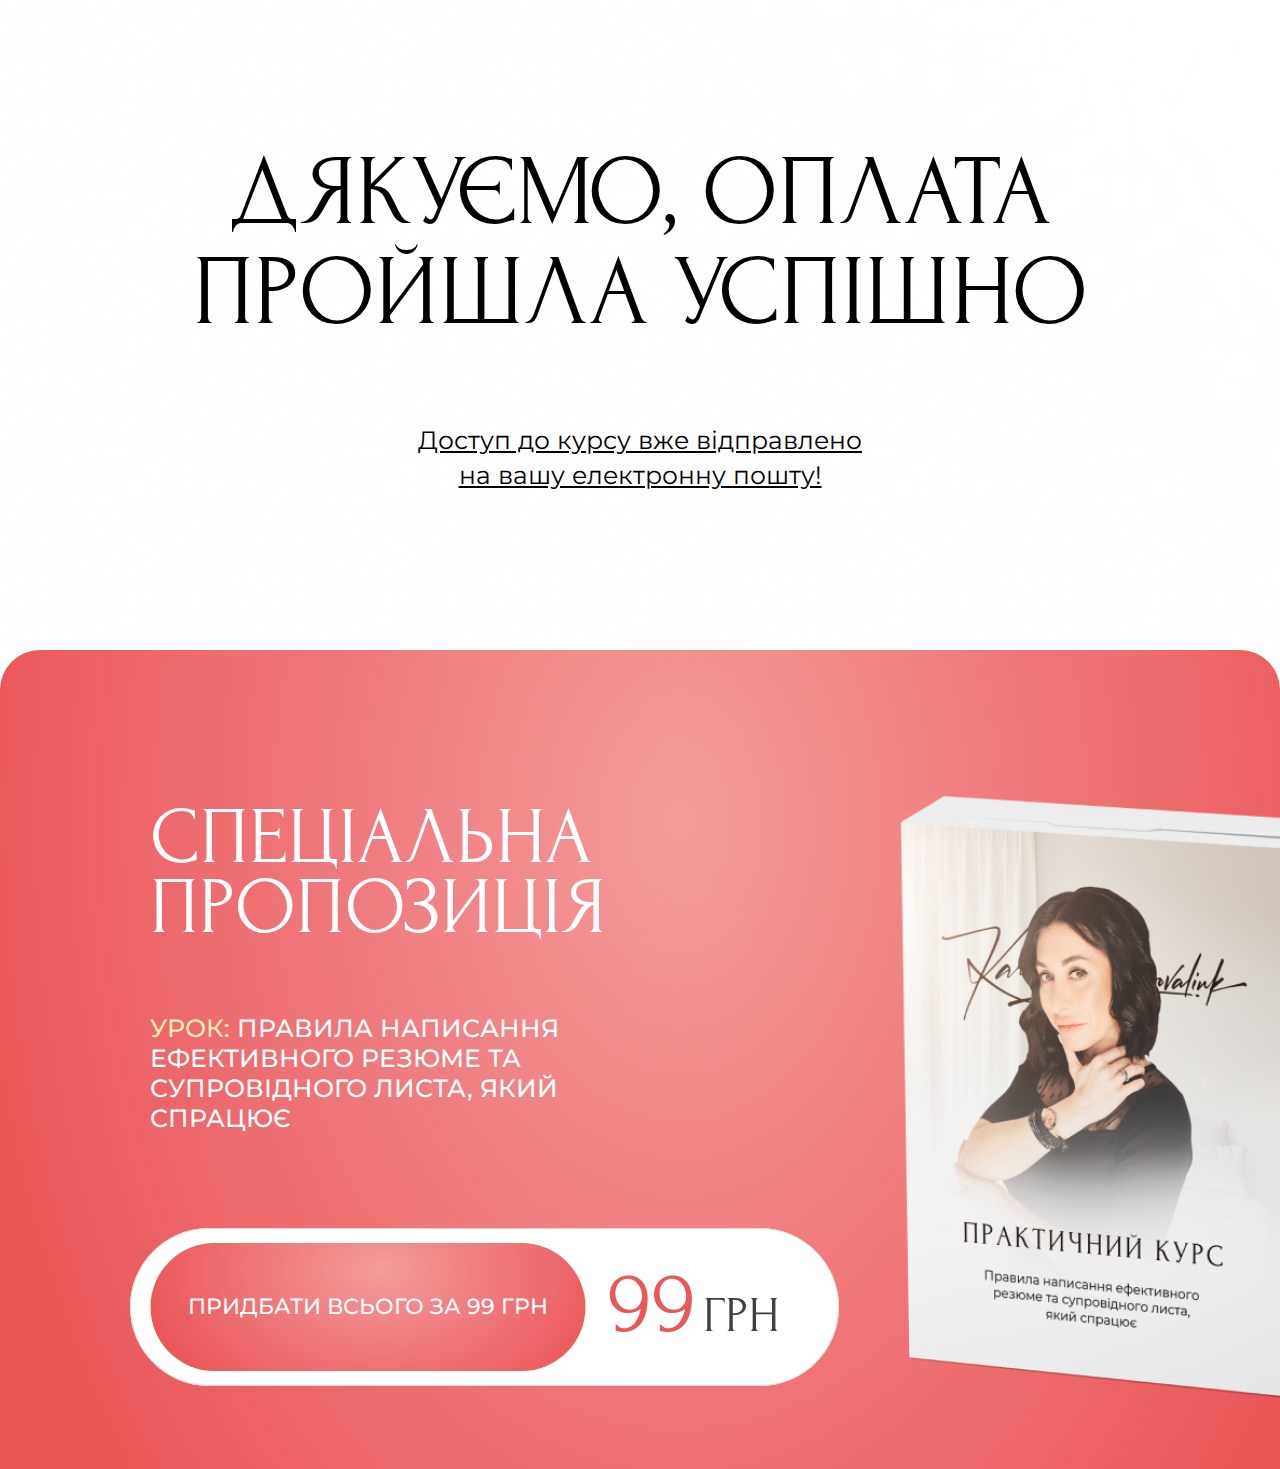
==== thankyoupage/index.html @ a52da5fe "added thankyou page" ====
<!DOCTYPE html>
<html lang="en">
<head>
    <meta charset="UTF-8">
    <meta name="viewport" content="width=device-width, initial-scale=1.0">
    <link href="https://fonts.googleapis.com/css2?family=Montserrat:wght@250;300;400;500;700&display=swap"
        rel="stylesheet">
    <link href="https://fonts.googleapis.com/css2?family=Forum&display=swap" rel="stylesheet">
    <link rel="stylesheet" href="css/style.css">
    <title>Оплата пройшла успішно</title>
</head>
<body> 
    <section class="selection">
    <div>
        <div class="head">
            
        
        <p class="head-text">ДЯКУЄМО, ОПЛАТА ПРОЙШЛА УСПІШНО</p>
        <p class="second-head-text"> Доступ до курсу вже відправлено на вашу електронну пошту!</p>
        </div>
    </div>
    <div class="main">
        
        <p class="main-text"> спеціальна пропозиція</p>
        <p class="main-second-text" ><sb style="color: #FFEEB4">Урок:</sb> Правила написання ефективного резюме та супровідного листа, який спрацює</p>
        <div>
            <img class="main-img" src="/thankyoupage/images/Group 1183.png" alt="">
            </div>
        <div class="btn">
            <a href=""> придбати всього за 99 грн</a>
        </div>

    </div>
</section>
<section class="selection-desc">
    <div>
        <div class="head-desc">
            
        
        <p class="head-text-desc">ДЯКУЄМО, ОПЛАТА <br> ПРОЙШЛА УСПІШНО</p>
        <p class="second-head-text-desc"> Доступ до курсу вже відправлено <br> на вашу електронну пошту!</p>
        </div>
    </div>
    <div class="main-desc">
       <ul class="main-table-desc"> 
        <li class="main-list-desc">
        <div>
            <div class="main-text-desc"> спеціальна пропозиція</div>
        <div class="main-second-text-desc" ><sb style="color: #FFEEB4">Урок:</sb> Правила написання ефективного резюме та супровідного листа, який спрацює</div>
        <div class="btn-bg-desc">
        <div class="btn-desc">
            <img src="./images/btn-desk.svg" alt="">
            <div class="btn-desc-btn">
            <a href=""> придбати всього за 99 грн</a>
            </div>
        </div>
    </div>
    </div>
        <div class="main-div-desc">
            <picture class="main-picture-desc">
            <img class="main-img-desc" src="/thankyoupage/images/book.png" alt="">
        </picture>
    </div>
    </li>
    </ul>
    </div>
</section>
</body>
</html>
---- thankyoupage/css/style.css ----
:root {
    --font-family: "Montserrat", sans-serif;
    --second-family: "Forum", sans-serif;
}
html {
    scroll-behavior: smooth;
    font: 400 2.3364485981vw/1.33 var(--font-family), sans-serif;
    font-weight: 400;
    line-height: 2rem;
    color: #000;
}

* {
    box-sizing: border-box;
    margin: 0;
    padding: 0;
    transition: all 0.25s cubic-bezier(0.075, 0.82, 0.165, 1);
}
@media (min-width: 428px) {
    html {
        font: 400 10px var(--font-family), sans-serif;
    }
}

@media (max-width: 1200px)
{
    .selection-desc,
.head-desc,
.body-desc,
.head-text-desc,
.second-head-text-desc,
.main-desc,
.main-img-desc,
.main-text-desc,
.btn-desc {display: none !important;}
}

body {
    background: #fff;
    max-width: 428px;
    margin: 0 auto;
    font-size: 1.4rem;
    font-weight: 400;
    line-height: 143%;
    position: relative;
}
.selection {
    justify-content: center;

}
.head-text{
    font-family: var(--second-family), sans-serif;
    font-weight: 500;
    font-size: 35px;
    line-height: 40px;
    text-align: center;
    margin-top: 7rem;

}
.second-head-text{
    font-family: var(--font-family), sans-serif;
    font-weight: 400;
    font-size: 16px;
    line-height: 20px;
    text-align: center;
    text-decoration: underline;
    padding-bottom: 3rem;
}
.bg{
    position: absolute;

}
.head img{
    display: flex;
    position: absolute;
    z-index: -1;
    left: 50%;
    transform: translate(-50%);
    top: 0;
    margin-top: -10rem;
    max-width: 428px;
}
.head {
    background-image: url(../images/bg.jpg);
    background-repeat: no-repeat;
    padding-top: 1.3rem;
    width: 428px;
    padding-bottom: 4rem;
    position: relative;
    z-index: -2;
}
.main {
        background-image: url(../images/bg2.svg);
        background-repeat: no-repeat;
        padding-top: 1.3rem;
        width: 428px;
        padding-bottom: 4rem;
        position: relative;
        z-index: -1;
        margin-top: -3.3rem;
}
.main p {
    color: #fff;
    
}
.main img {
    position: absolute;
    z-index: -1;
    margin-top: -3.3rem
   
}
.main-text {
    font-family: var(--second-family), sans-serif;
    font-weight: 500;
    font-size: 3.1rem;
    line-height: 3.4rem;
    text-align: center;
    text-transform: uppercase;
    padding: 3rem 4rem 3rem 4rem;
}
.main-second-text {
    font-family: var(--font-family), sans-serif;
    font-weight: 500;
    font-size: 1.6rem;
    line-height: 2rem;
    text-align: center;
    padding: 0rem 3rem 0rem 3rem;
    text-transform: uppercase;
}
.main-img {
    width: 43rem;
    left: 50%;
    transform: translate(-50%);
    padding-top: 5.5rem;
    
}
.btn {
    width: 336px;
    height: 90px;
    background-color: #FFEEB4;
    border-radius: 5rem;
    align-items: center;
    justify-content: center;
    display: flex;
    left: 50%;
    transform: translate(-50%);
    position: relative;
    margin-top: 28rem;
}
.btn a{
    align-items: center;
    font-family: var(--font-family);
    color: #53471D;
    text-transform: uppercase;
    font-size: 14px;
    font-weight: 500;
    text-decoration: none;
    padding: 5rem 5rem 5rem 5rem;
}
@media (min-width: 1200px) {
    .selection,
    .head,
    .body,
    .head-text,
    .second-head-text,
    .main,
    .main-img,
    .main-text,
    .btn {display: none !important;}

    body {
        background: #fff;
        max-width: 100%;
        margin: 0 auto;
        font-size: 1.4rem;
        font-weight: 400;
        line-height: 143%;
        position: relative;
    }
    .selection-desc {
        justify-content: center;
    
    }
    .head-text-desc{
        font-family: var(--second-family), sans-serif;
        font-weight: 500;
        font-size: 100px;
        line-height: 100px;
        text-align: center;
        margin-top: 13rem;
        margin-bottom: 8rem;
    
    }
    .second-head-text-desc{
        font-family: var(--font-family), sans-serif;
        font-weight: 400;
        font-size: 25px;
        line-height: 35px;
        text-align: center;
        text-decoration: underline;
        padding-bottom: 15rem;
    }
    .bg-desc{
        position: absolute;
    
    }
    .head-desc img{
        display: flex;
        position: absolute;
        z-index: -1;
        left: 50%;
        transform: translate(-50%);
        top: 0;
        margin-top: -10rem;
        max-width: 100%;
    }
    .head-desc {
        background-image: url(../images/bg-desc.jpg);
        background-repeat: no-repeat;
        padding-top: 1.3rem;
        width: auto;
        padding-bottom: 4rem;
        position: relative;
        z-index: -2;
    }
    .main-desc {
            background:radial-gradient(55.45% 129.03% at 53.12% 21%, rgb(255, 255, 255) -146%, #eb5658 100%);
            border-top-left-radius: 4rem;
            border-top-right-radius: 4rem;
            background-repeat: no-repeat;
            padding-top: 1.3rem;
            width: auto;
            padding-bottom: 4rem;
            position: relative;
            z-index: -1;
            margin-top: -3.3rem;
    }
    .main-desc p {
        color: #fff;
        
    }
    .main-desc img {

       
    }
    .main-text-desc {
        font-family: var(--second-family), sans-serif;
        font-weight: 500;
        font-size: 8rem;
        line-height: 7rem;
        text-align: left;
        text-transform: uppercase;
        padding: 14rem 0 7rem 15rem;
        color: #fff;
    }
    .main-second-text-desc {
        font-family: var(--font-family), sans-serif;
        font-weight: 500;
        font-size: 2.5rem;
        line-height: 3rem;
        text-align: left;
        padding: 0rem 0 0rem 15rem;
        text-transform: uppercase;
        color: #fff;
    }
    .main-img-desc {
        margin-top: -3.3rem;
        width: 112rem;
        padding: 15rem 10rem 0 29rem;
        
    }
    .btn-desc {
        align-items: center;
        display: flex;
        margin-top: 11rem;
        padding-right: 13rem;
    }
    .btn-desc-btn {
        width: 435px;
        height: 128px;
        background: radial-gradient(55.45% 129.03% at 53.12% 21%, rgb(255, 255, 255) -146%, #eb5658 100%);
        border-radius: 8rem;
        align-items: center;
        justify-content: center;
        display: flex;
        left: 50%;
        transform: translate(-50%);
        position: relative;
    }
    .btn-desc a{
        align-items: center;
        font-family: var(--font-family);
        color: #fff;
        text-transform: uppercase;
        font-size: 22px;
        font-weight: 500;
        text-decoration: none;
        padding: 4rem 3rem 4rem 3rem;
    }
    .main-table-desc{
        width: 100%;
    }
    .main-list-desc{
        width: 100%;
        display: flex;
    }
    .main-picture-desc{
        position: relative;
    }
    .main-div-desc {
        position: relative;
    }
    .btn-bg-desc {
        display: block;
        position: relative;
        left: 13rem;
        
    }
    .btn-desc img {
        position: absolute;
        z-index: -1;
    }
}
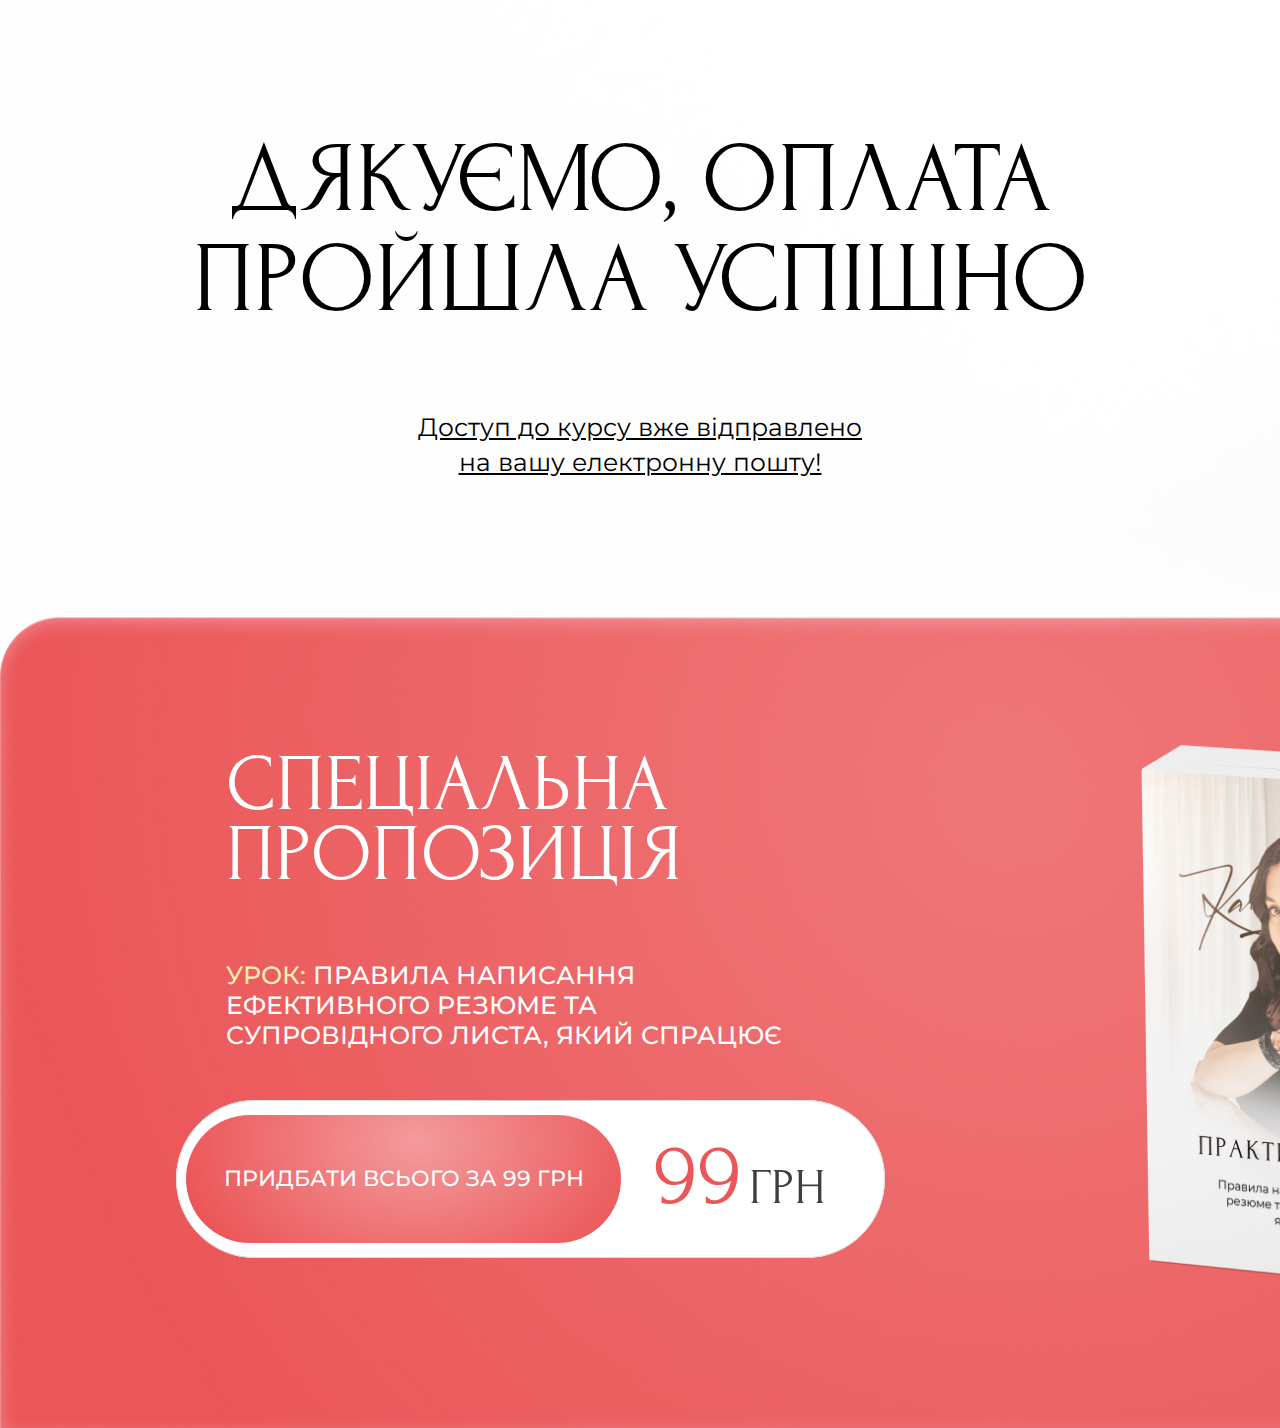
==== commit 160737d5: "fix" ====
--- a/thankyoupage/index.html
+++ b/thankyoupage/index.html
@@ -10,31 +10,28 @@
     <title>Оплата пройшла успішно</title>
 </head>
 <body> 
-    <section class="selection">
+    <div class="selection">
     <div>
         <div class="head">
             
         
-        <p class="head-text">ДЯКУЄМО, ОПЛАТА ПРОЙШЛА УСПІШНО</p>
-        <p class="second-head-text"> Доступ до курсу вже відправлено на вашу електронну пошту!</p>
+        <p class="head-text">ДЯКУЄМО, ОПЛАТА <br> ПРОЙШЛА УСПІШНО</p>
+        <p class="second-head-text"> Доступ до курсу вже відправлено <br> на вашу електронну пошту!</p>
         </div>
     </div>
     <div class="main">
         
-        <p class="main-text"> спеціальна пропозиція</p>
-        <p class="main-second-text" ><sb style="color: #FFEEB4">Урок:</sb> Правила написання ефективного резюме та супровідного листа, який спрацює</p>
-        <div>
-            <img class="main-img" src="/thankyoupage/images/Group 1183.png" alt="">
-            </div>
+        <p class="main-text"> спеціальна <br> пропозиція</p>
+        <p class="main-second-text" ><sb style="color: #FFEEB4">Урок:</sb> Правила написання<br> ефективного резюме та <br> супровідного листа, який спрацює</p>
         <div class="btn">
             <a href=""> придбати всього за 99 грн</a>
         </div>
 
     </div>
-</section>
+</div>
 <section class="selection-desc">
     <div>
-        <div class="head-desc">
+        <div class="">
             
         
         <p class="head-text-desc">ДЯКУЄМО, ОПЛАТА <br> ПРОЙШЛА УСПІШНО</p>
@@ -42,11 +39,9 @@
         </div>
     </div>
     <div class="main-desc">
-       <ul class="main-table-desc"> 
-        <li class="main-list-desc">
         <div>
-            <div class="main-text-desc"> спеціальна пропозиція</div>
-        <div class="main-second-text-desc" ><sb style="color: #FFEEB4">Урок:</sb> Правила написання ефективного резюме та супровідного листа, який спрацює</div>
+            <div class="main-text-desc"> спеціальна <br> пропозиція</div>
+        <div class="main-second-text-desc" ><sb style="color: #FFEEB4">Урок:</sb> Правила написання<br> ефективного резюме та<br> супровідного листа, який спрацює</div>
         <div class="btn-bg-desc">
         <div class="btn-desc">
             <img src="./images/btn-desk.svg" alt="">
@@ -56,13 +51,6 @@
         </div>
     </div>
     </div>
-        <div class="main-div-desc">
-            <picture class="main-picture-desc">
-            <img class="main-img-desc" src="/thankyoupage/images/book.png" alt="">
-        </picture>
-    </div>
-    </li>
-    </ul>
     </div>
 </section>
 </body>
--- a/thankyoupage/css/style.css
+++ b/thankyoupage/css/style.css
@@ -36,7 +36,10 @@
 }
 
 body {
-    background: #fff;
+    background-image: url(../images/bgmob.jpg);
+    background-repeat: no-repeat;
+    background-size: 42.8rem;
+    background-position: center;
     max-width: 428px;
     margin: 0 auto;
     font-size: 1.4rem;
@@ -44,27 +47,39 @@
     line-height: 143%;
     position: relative;
 }
+.container {
+    padding-left: 4.6rem;
+    padding-right: 4.6rem;
+    margin: 0 auto;
+}
 .selection {
     justify-content: center;
+    padding-left: 4.6rem;
+    padding-right: 4.6rem;
+    margin: 0 auto;
+    position: relative;
+    z-index: -1;
+    display: grid;
 
 }
 .head-text{
     font-family: var(--second-family), sans-serif;
     font-weight: 500;
-    font-size: 35px;
-    line-height: 40px;
+    font-size: 3.5rem;
+    line-height: 4rem;
     text-align: center;
-    margin-top: 7rem;
+    margin-top: 3rem;
 
 }
 .second-head-text{
     font-family: var(--font-family), sans-serif;
     font-weight: 400;
-    font-size: 16px;
-    line-height: 20px;
+    font-size: 1.6rem;
+    line-height: 2rem;
     text-align: center;
     text-decoration: underline;
-    padding-bottom: 3rem;
+    padding-bottom: 6rem;
+    padding-top: 3rem;
 }
 .bg{
     position: absolute;
@@ -81,19 +96,15 @@
     max-width: 428px;
 }
 .head {
-    background-image: url(../images/bg.jpg);
-    background-repeat: no-repeat;
     padding-top: 1.3rem;
-    width: 428px;
+
     padding-bottom: 4rem;
     position: relative;
     z-index: -2;
 }
 .main {
-        background-image: url(../images/bg2.svg);
-        background-repeat: no-repeat;
         padding-top: 1.3rem;
-        width: 428px;
+
         padding-bottom: 4rem;
         position: relative;
         z-index: -1;
@@ -135,8 +146,8 @@
     
 }
 .btn {
-    width: 336px;
-    height: 90px;
+    width: 33.6rem;
+    height: 9rem;
     background-color: #FFEEB4;
     border-radius: 5rem;
     align-items: center;
@@ -152,7 +163,7 @@
     font-family: var(--font-family);
     color: #53471D;
     text-transform: uppercase;
-    font-size: 14px;
+    font-size: 1.4rem;
     font-weight: 500;
     text-decoration: none;
     padding: 5rem 5rem 5rem 5rem;
@@ -170,15 +181,24 @@
 
     body {
         background: #fff;
-        max-width: 100%;
+        max-width: 1500px;
         margin: 0 auto;
         font-size: 1.4rem;
         font-weight: 400;
         line-height: 143%;
         position: relative;
+        background-image: url(../images/bgdesc.jpg);
+        background-repeat: no-repeat;
+        background-size: 190rem;
+        padding-bottom: 14.5rem;
     }
     .selection-desc {
         justify-content: center;
+        padding-left: 7.6rem;
+        padding-right: 7.6rem;
+        margin: 0 auto;
+
+        z-index: -1;
     
     }
     .head-text-desc{
@@ -215,8 +235,7 @@
         max-width: 100%;
     }
     .head-desc {
-        background-image: url(../images/bg-desc.jpg);
-        background-repeat: no-repeat;
+
         padding-top: 1.3rem;
         width: auto;
         padding-bottom: 4rem;
@@ -224,7 +243,6 @@
         z-index: -2;
     }
     .main-desc {
-            background:radial-gradient(55.45% 129.03% at 53.12% 21%, rgb(255, 255, 255) -146%, #eb5658 100%);
             border-top-left-radius: 4rem;
             border-top-right-radius: 4rem;
             background-repeat: no-repeat;
@@ -232,7 +250,6 @@
             width: auto;
             padding-bottom: 4rem;
             position: relative;
-            z-index: -1;
             margin-top: -3.3rem;
     }
     .main-desc p {
@@ -250,7 +267,7 @@
         line-height: 7rem;
         text-align: left;
         text-transform: uppercase;
-        padding: 14rem 0 7rem 15rem;
+        padding: 14rem 0rem 7rem 15rem;
         color: #fff;
     }
     .main-second-text-desc {
@@ -259,33 +276,32 @@
         font-size: 2.5rem;
         line-height: 3rem;
         text-align: left;
-        padding: 0rem 0 0rem 15rem;
+        padding: 0rem 0rem 0rem 15rem;
         text-transform: uppercase;
         color: #fff;
     }
     .main-img-desc {
         margin-top: -3.3rem;
-        width: 112rem;
-        padding: 15rem 10rem 0 29rem;
+
+        padding: 17rem 0rem 0 31rem;
         
     }
     .btn-desc {
         align-items: center;
         display: flex;
-        margin-top: 11rem;
+        margin-top: 6.5rem;
         padding-right: 13rem;
     }
     .btn-desc-btn {
         width: 435px;
         height: 128px;
-        background: radial-gradient(55.45% 129.03% at 53.12% 21%, rgb(255, 255, 255) -146%, #eb5658 100%);
         border-radius: 8rem;
         align-items: center;
         justify-content: center;
         display: flex;
-        left: 50%;
-        transform: translate(-50%);
-        position: relative;
+        transform: translate(10px);
+        position: static;
+        background:radial-gradient(55.45% 129.03% at 53.12% 21%, rgb(255, 255, 255) -146%, #eb5658 100%);
     }
     .btn-desc a{
         align-items: center;
@@ -313,11 +329,11 @@
     .btn-bg-desc {
         display: block;
         position: relative;
-        left: 13rem;
+        padding-left: 10rem;
         
     }
     .btn-desc img {
         position: absolute;
-        z-index: -1;
+        
     }
 }